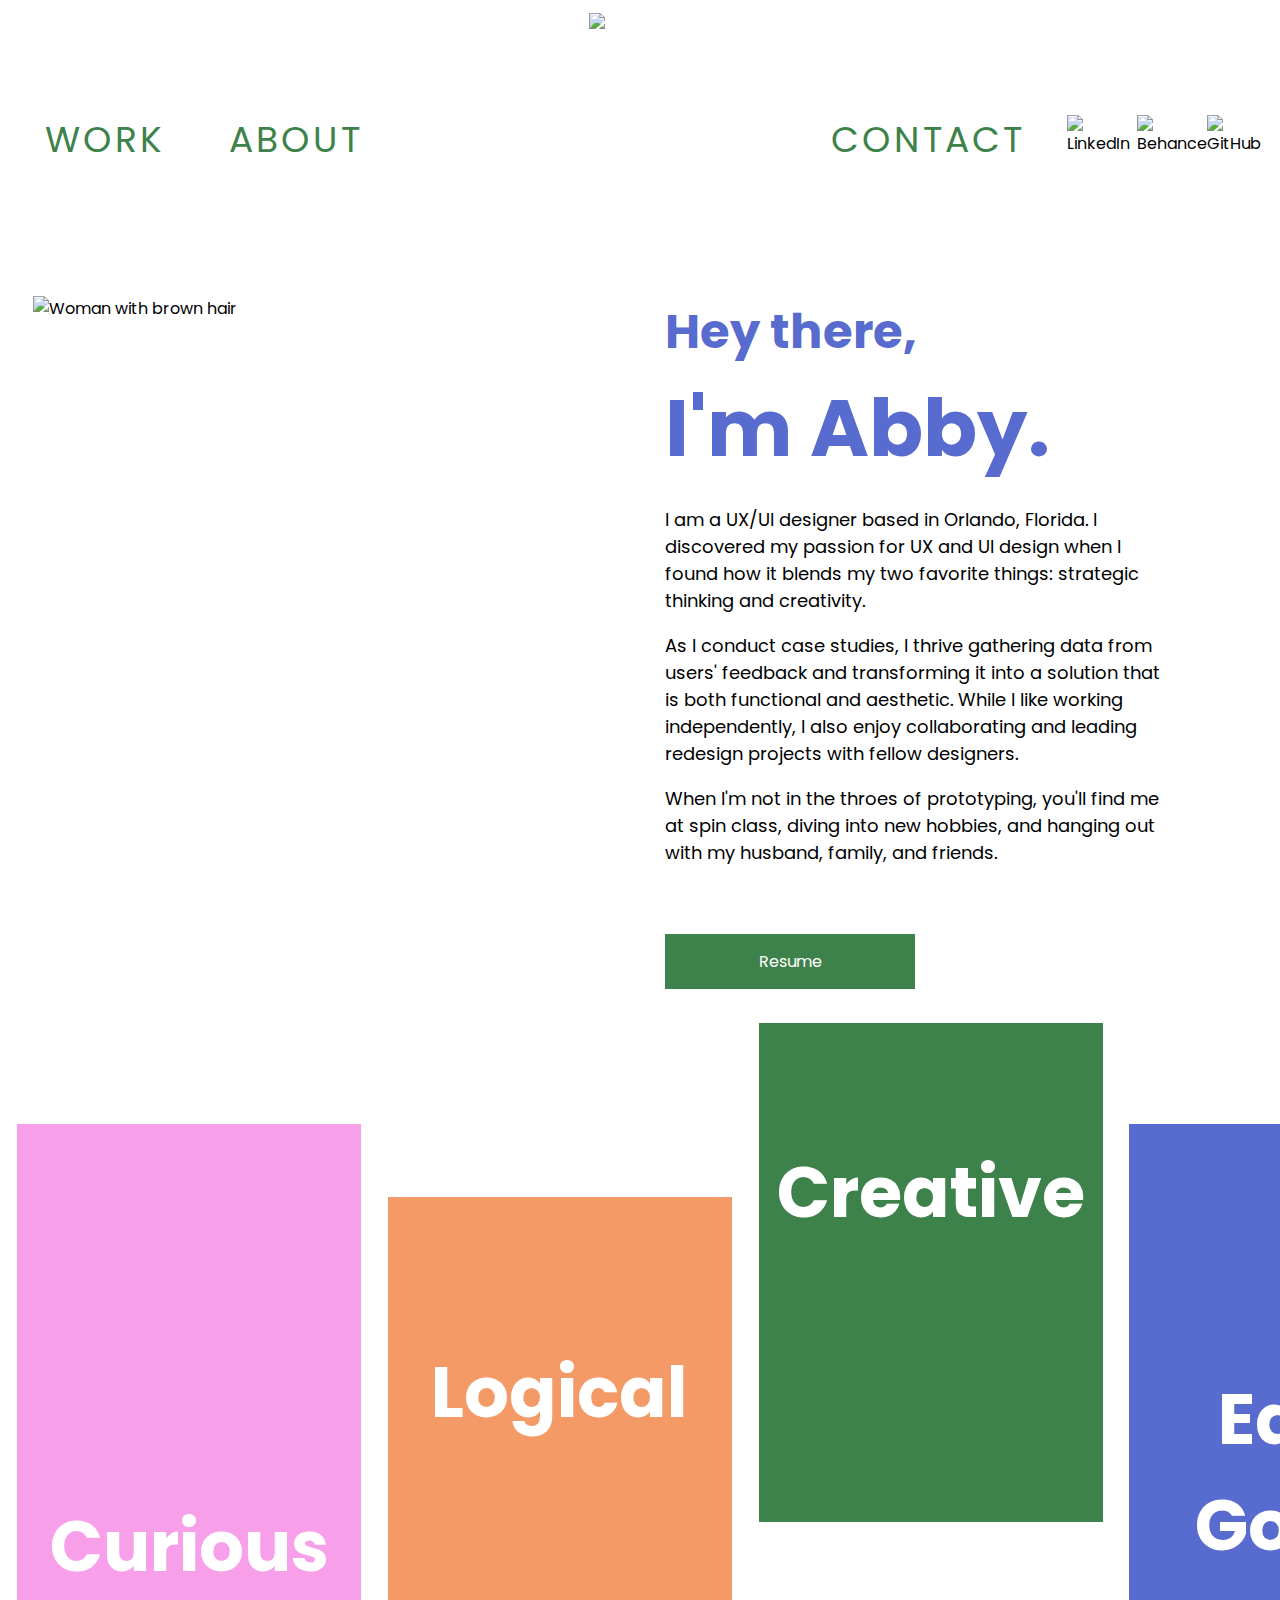
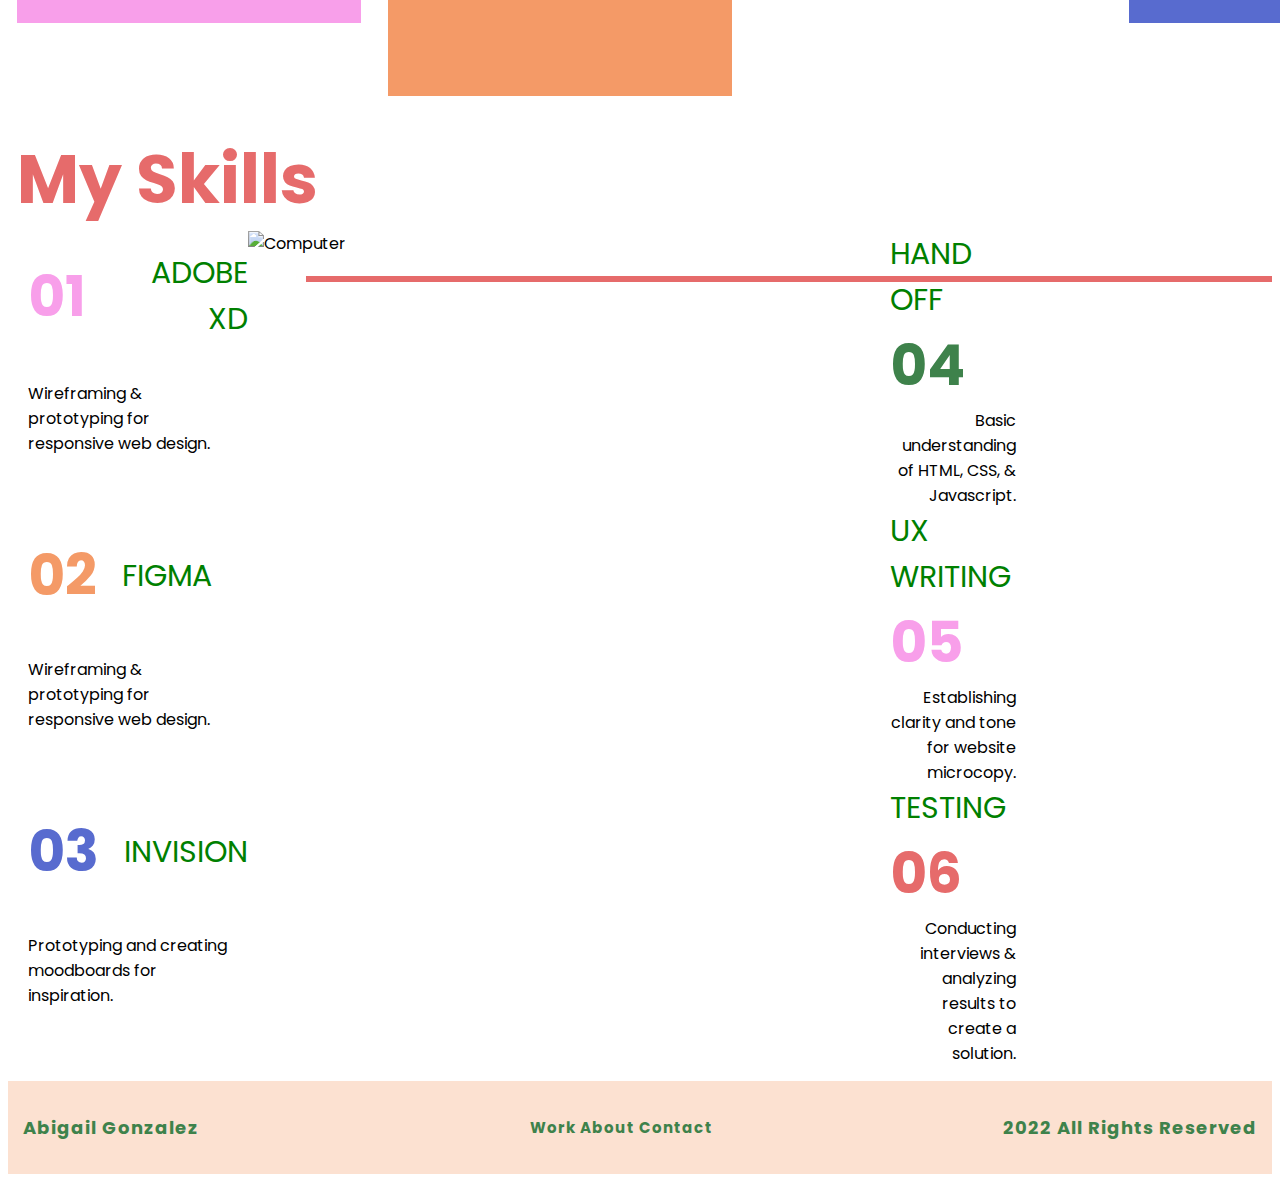
==== About/index.html @ 7b79fb66 "Changed stuff" ====
<!DOCTYPE html>
<html>
    <head>
        <link href="css/style.css" rel="stylesheet" />
        <link rel="stylesheet" href="https://fonts.googleapis.com/css2?family=Poppins:wght@400;700&display=swap">
<style>
body {
  font-family: "Poppins", sans-serif;
}
</style>
    </head>
    <body>
      <nav>
        <div class="nav-item"> WORK </div>
        <div class="nav-item"> ABOUT </div>
        <div class= "Main-Logo">
          <img src= "images/Logo 1.png">
          </div>
        <div class="nav-item"> CONTACT </div>
        <div class= "nav-item-mobile">
          <img src = "images/menu-hamburger.png">
        </div>
        <div class= "social-logo">
          <img src="images/LinkedIn.png" alt="LinkedIn">
        </div>
          <div class= "social-logo">
          <img src="images/Behance.png" alt= "Behance">
        </div>
        <div class= "social-logo">
          <img src="images/GitHub.png" alt= "GitHub">
          </div>
     </nav>
     <header>
     <section id="section-1">
         <div class="profilepic">
           <img src="images/Profilepic.png" alt="Woman with brown hair" width="90%" height= "auto" >
           <div class= "textbox">
         <h1> Hey there,</h1>
         <br>
         <h2> I'm Abby.</h2>
         <p> I am a UX/UI designer based in Orlando, Florida. I discovered my passion for UX and UI design when I found how it blends my two favorite things: strategic thinking and creativity. </p>
         <p> As I conduct case studies, I thrive gathering data from users' feedback and transforming it into a solution that is both functional and aesthetic. While I like working independently, I also enjoy collaborating and leading redesign projects with fellow designers. </p>
         <p> When I'm not in the throes of prototyping, you'll find me at spin class, diving into new hobbies, and hanging out with my husband, family, and friends. </p>
         <br>  <br>
        <button class= "Resume"> Resume </button>
         </div>
      </div>
     </section>
    </header>
     <section id="section-2">
      <div class="gridContainer">
      <div class="rectangle Bubblegum"> 
        <h3> Curious </h3>
      </div>
      <div class="rectangle Tangerine">
        <h4> Logical </h4>
      </div>
      <div class="rectangle Amazon">
        <h5> Creative </h5>
      </div>
      <div class="rectangle HanBlue">
        <h6> Easy Going </h6>
      </div>
     </section>
     <section id="section-3">
       <div class = "textheader">
       <h7> My Skills </h7>
       <hr class= "lineStyle">
      </div>
      <div class= "maingroup">
      <div class = "group-1">
        <div class= "skills-2">
        <h8 class= "pink"> 01</h8>
        <p5>ADOBE XD</p5>
      </div>
        <p2> Wireframing & prototyping 
          for responsive web design.</p2>
      <div class= "skills-2">
            <h8 class= "orange"> 02</h8>
            <p5>FIGMA</p5>
      </div>
        <p2> Wireframing & prototyping 
          for responsive web design. </p2>
      <div class= "skills-2">
            <h8 class= "blue"> 03</h8>
            <p5>INVISION</p5> 
      </div>
        <p2> Prototyping and creating
          moodboards for inspiration. </p2>
      </div>
      <div class = "group-2">
        <img src="images/My Skills.png" width= "642px" height= "642px" alt="Computer">
      </div>
      <div class= "group-3">
        <div class= "skills-1">
          <div class= "green"><p4>HAND OFF</p4>
        <h9> 04</h9>
        </div>
      </div>
        <p3> Basic understanding of HTML, CSS, & Javascript.</p3>
        <div class = "skills-1">
        <div class= "pink"><p4> UX WRITING</p4>
          <h9>05</h9>
        </div>
          </div>
        <p3>Establishing clarity and tone
          for website microcopy.</p3>
          <div class = "skills-1">
            <div class = "red"><p4> TESTING</p4>
        <h9> 06</h9>
      </div>
    </div>
        <p3>Conducting interviews &
          analyzing results to create a solution.</p3>
  </div>
     </section>
     <footer>
      <div class="footerContainer">
          <p> Abigail Gonzalez </p>
              <ul class="inline-block">
                      <li>Work</li>
                      <li>About</li>
                      <li>Contact</li>
                    </ul>
            <p> 2022 All Rights Reserved</p>
          </div>
      </div>
  </footer>
  </body>
</html>
---- About/css/style.css ----
nav {
    display: flex;
    padding: 5px;
    align-items: center;
    justify-content: center;
}
header {
    width: 100%;
    padding: 25px;
}

.nav-item {
    font-family:'Poppins', 'Arial', sans-serif;
    font-size: 36px;
    color: #3E824B;
    letter-spacing: 3px;
    padding: 16px 32px;
    align-items: center;
}
.nav-item:hover{
    font-weight: bold;
}
.nav-item-mobile {
    display: none;
    background-image: ()
}

.inline-block {
    display: inline-block;
    vertical-align: top;
}
    
.Main-Logo {
    display: flex;
    width: 450px;
    height: 253px;
    justify-content: center;
}

ul li { 
    display: inline;
    width: 50%;
    margin-left: auto;
    list-style-type: none;
}
.social-logo {
    display: flex;
    width: 50px;
    height: 50px;
    padding: 10px;
}
#section-1 {
    display: inline-block;
    max-height: 729px;
}
.profilepic {
   display: grid;
   grid-template-columns: 1fr 1fr;
}
.textbox{
    width: 80%;
}
h1 {
    display: inline;
    font-family: 'Poppins', 'Arial', sans-serif;
    font-size: 48px;
    font-weight: bold;
    color: #586BCF;
    align-items: flex-start;
    justify-content: flex-start;
}
h2 {
    display: inline;
    font-family: 'Poppins', 'Arial', sans-serif;
    font-size: 80px;
    font-weight: bold;
    color: #586BCF;
    margin-top: 0px;
}
h3 {
    display: flex;
    justify-content: center;
    padding: 300px 0;
    font-size: 70px;
    font-weight: bold;
}
h4 {
    display: flex;
    justify-content: center;
    padding: 50px 0;
    font-size: 70px;
    font-weight: bold;
}
h5 {
    display: flex;
    justify-content: center;
    font-size: 70px;
    font-weight: bold;
}
h6 {
    display: flex;
    justify-content: center;
    padding: 80px 0;
    font-size: 70px;
    font-weight: bold;
}

h7 {
    display: inline;
    font-family: 'Poppins', 'Arial', sans-serif;
    font-size: 68px;
    font-weight: bold;
    color: #E66B6B;
}
p {
    font-family: 'Poppins', 'Arial', sans-serif;
    font-size: 18px;
}
button {
    background-color: #3E824B;
    color: white;
    font-family: 'Poppins', sans-serif;
    font-size: 16px;
    border: none;
    padding: 15px 32px;
    transition: 1s ease;
    width: 250px;
}
button:hover {
    background-color: #F89FEA;
    color:white;
    font-size: 20px;
}
#section-2 {
    display: inline-block;
    max-height: 600px;
}
.gridContainer {
    display: inline-grid;
    grid-template-columns: 25% 25% 25% 25%;
    grid-gap: 5px;
    justify-content: space-around;
    color: white;
    font-size: 68px;
    font-family: 'Poppins', 'Arial', sans-serif;
    font-weight: bold;
 }
 .rectangle {
    height: 499px;
    width: 344px;
    margin: 9px;
    text-align: center;
 }

 .Bubblegum {
    background-color: #F89FEA;
    margin-top: 30%;
  }
  .Tangerine {
    background-color: #F49A67;
    margin-top: 50%;
  }
  .Amazon {
    background-color: #3E824B;
}
 .HanBlue {
    background-color: #586BCF;
    margin-top: 30%;
  }
  .Amazon {
      background-color: #3E824B;
  }
  #section-3 {
      display: inline-block;
  }
  .textheader {
      margin-top: 115px;
      margin-left: 9px;
  }
  .lineStyle {
      width: 77%;
      float: right;
      height: 6px;
      background-color: #E66B6B;
      border:none;
      margin-top: 45px;

  }
  .maingroup {
      display: grid;
      grid-template-columns: 1fr 1fr 1fr;
  }
  .group-1 {
      display: grid;
      grid-template-rows: 1fr, 1fr, 1fr;
  }
  h8 {
      font-family: "Poppins", "Arial", sans-serif;
      font-size: 56px;
      font-weight: bold;
      padding-left: 20px;
  }
  p2 {
      padding: 20px;
  }
  .pink {
      color: #F89FEA;
  }
  .orange {
      color: #F49A67;
  }
  .blue {
      color: #586BCF;
  }
  .green {
      color: #3E824B;
  }
  .red {
      color: #E66B6B;
  }

  .group-2 {
      display: grid;
      grid-template-rows: 1fr;
  }
  .group-3 {
      display: grid;
  }

.skills-1 {
      display: flex;
      justify-content: flex-end;
}
.skills-2 {
    display: flex;
    justify-content: flex-start;
    align-items: center;
}
  h9 {
    font-family: "Poppins", "Arial", sans-serif;
    font-size: 56px;
    font-weight: bold;
    padding-right: 20px;
}
p3 {
    text-align: right;
    padding-right: 20px;
}
p4 {
    text-align: left;
    font-size: 30px;
    color: green;
    padding-right: 25px;
}
p5 {
    text-align: right;
    font-size: 30px;
    color: green;
    padding-left: 25px;
}
.footerContainer {
    display: flex;
    align-items: center;
    justify-content: space-between;
    background-color: rgba(244, 154, 103, .3);
    padding: 15px;
    margin-top: 15px;
    font-family: 'Poppins', 'Arial', sans-serif;
    font-size: 15px;
    font-weight: bold;
    letter-spacing: 1px;
    color: #3E824B;
}
@media only screen and (max-width: 600px) {
    .nav-item {
        display: none;
    }
    .nav-item-mobile {
        display: block;
    }
    .social-logo {
        display: none;
    }
    .Main-Logo {
        display: flex;
        justify-content: flex-start;
    }
    .profilepic {
        display: inline-block;
        width: 100%;
        height: 100%;
    }
    #section-2 {
        display: flex;
        max-height: none;
        justify-content: center;
    }
    .gridContainer{
        grid-template-columns: 1fr;
        grid-gap: 1px;
    }
    .rectangle {
    height: 499px;
    width: 500px;
    }
    .Bubblegum{
    margin-top: 15px;
    }
    .Tangerine {
    margin-top: 0px;
    }
    .HanBlue {
        margin-top: 0px;
    }
    h3 {
        padding: 120px;
    }
    h4 {
        padding: 100px;
    }
    h5 {
        padding: 85px;
    }
    h6 {
        padding: 25px 0;
    }
    .textheader {
        margin-top: 50px;
        margin-bottom: 25px;
    }
    .lineStyle {
        display: none;
    }
    .maingroup {
        display: grid;
        grid-template-columns: 1fr;
    }
    .group-2 {
        display: flex;
        width: 600px;
    }
    .footerContainer {
        text-align: center;
        margin-top: 35px;
    }
}
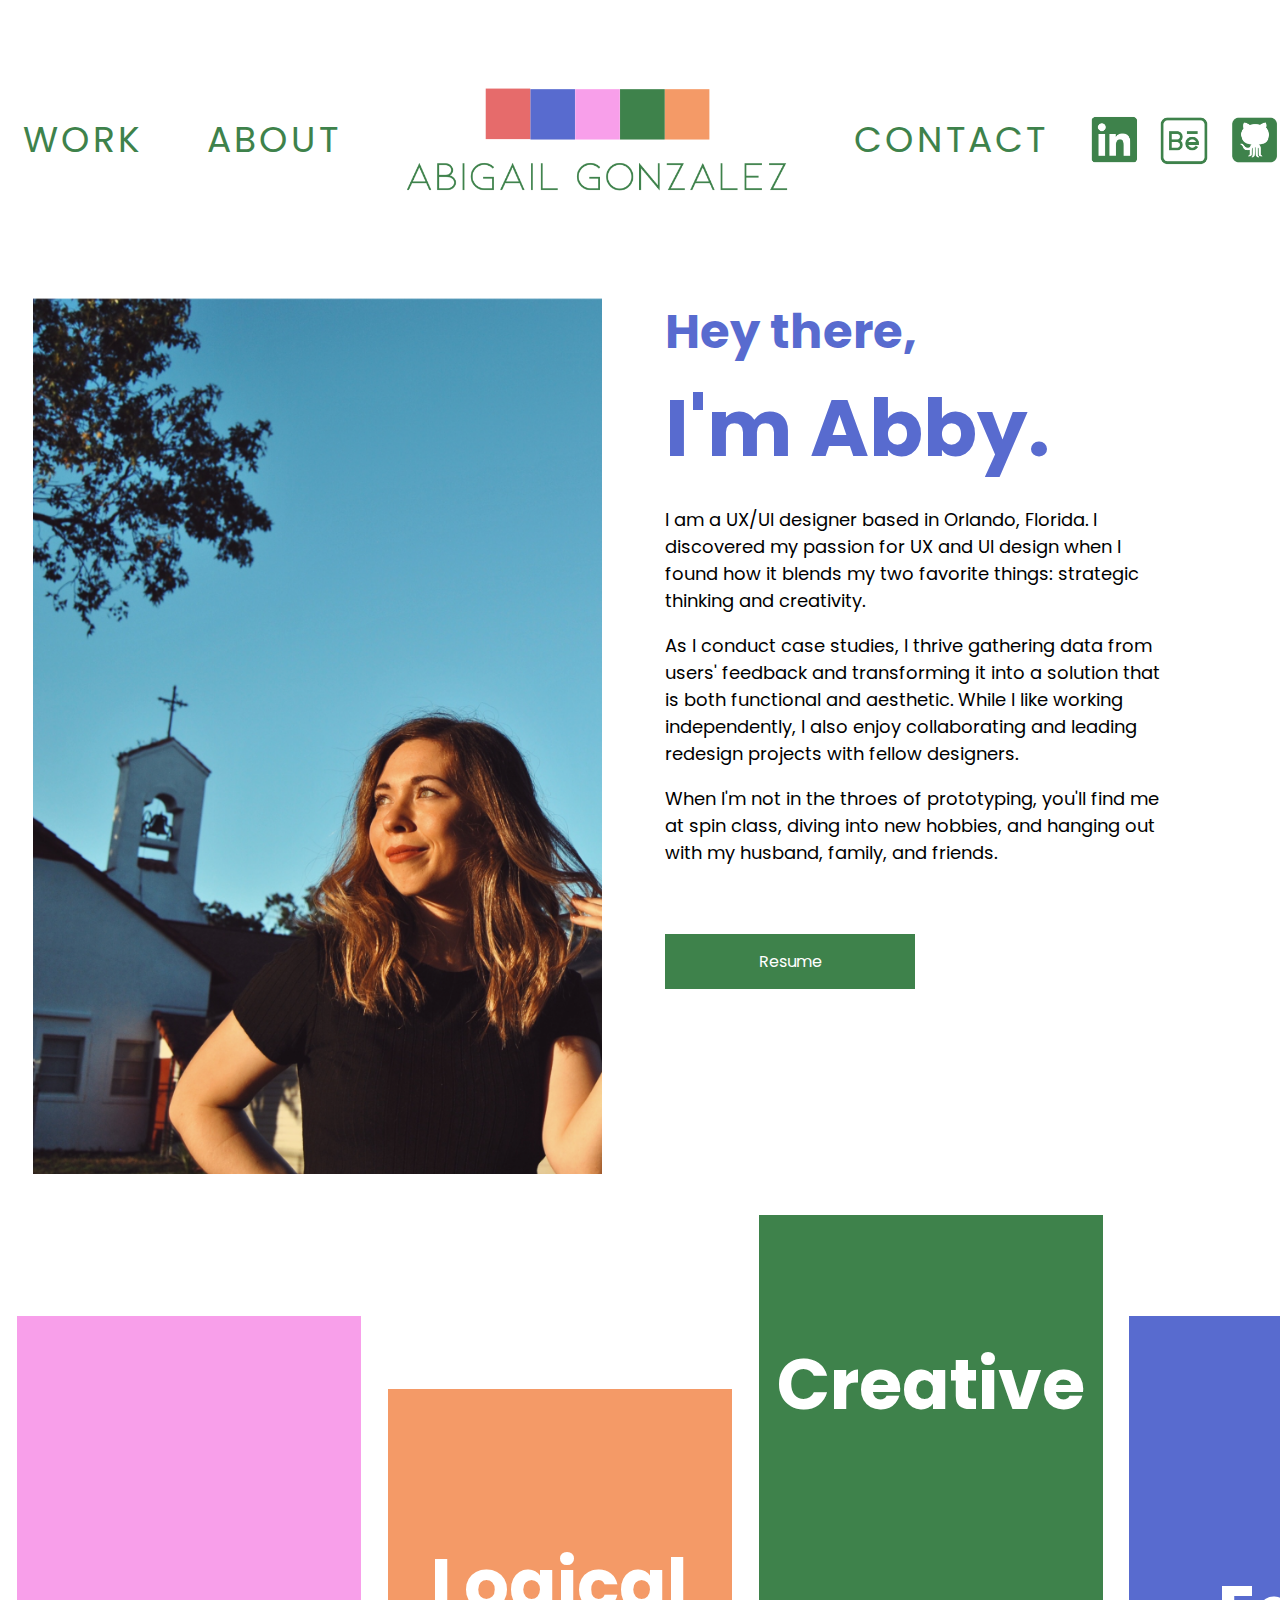
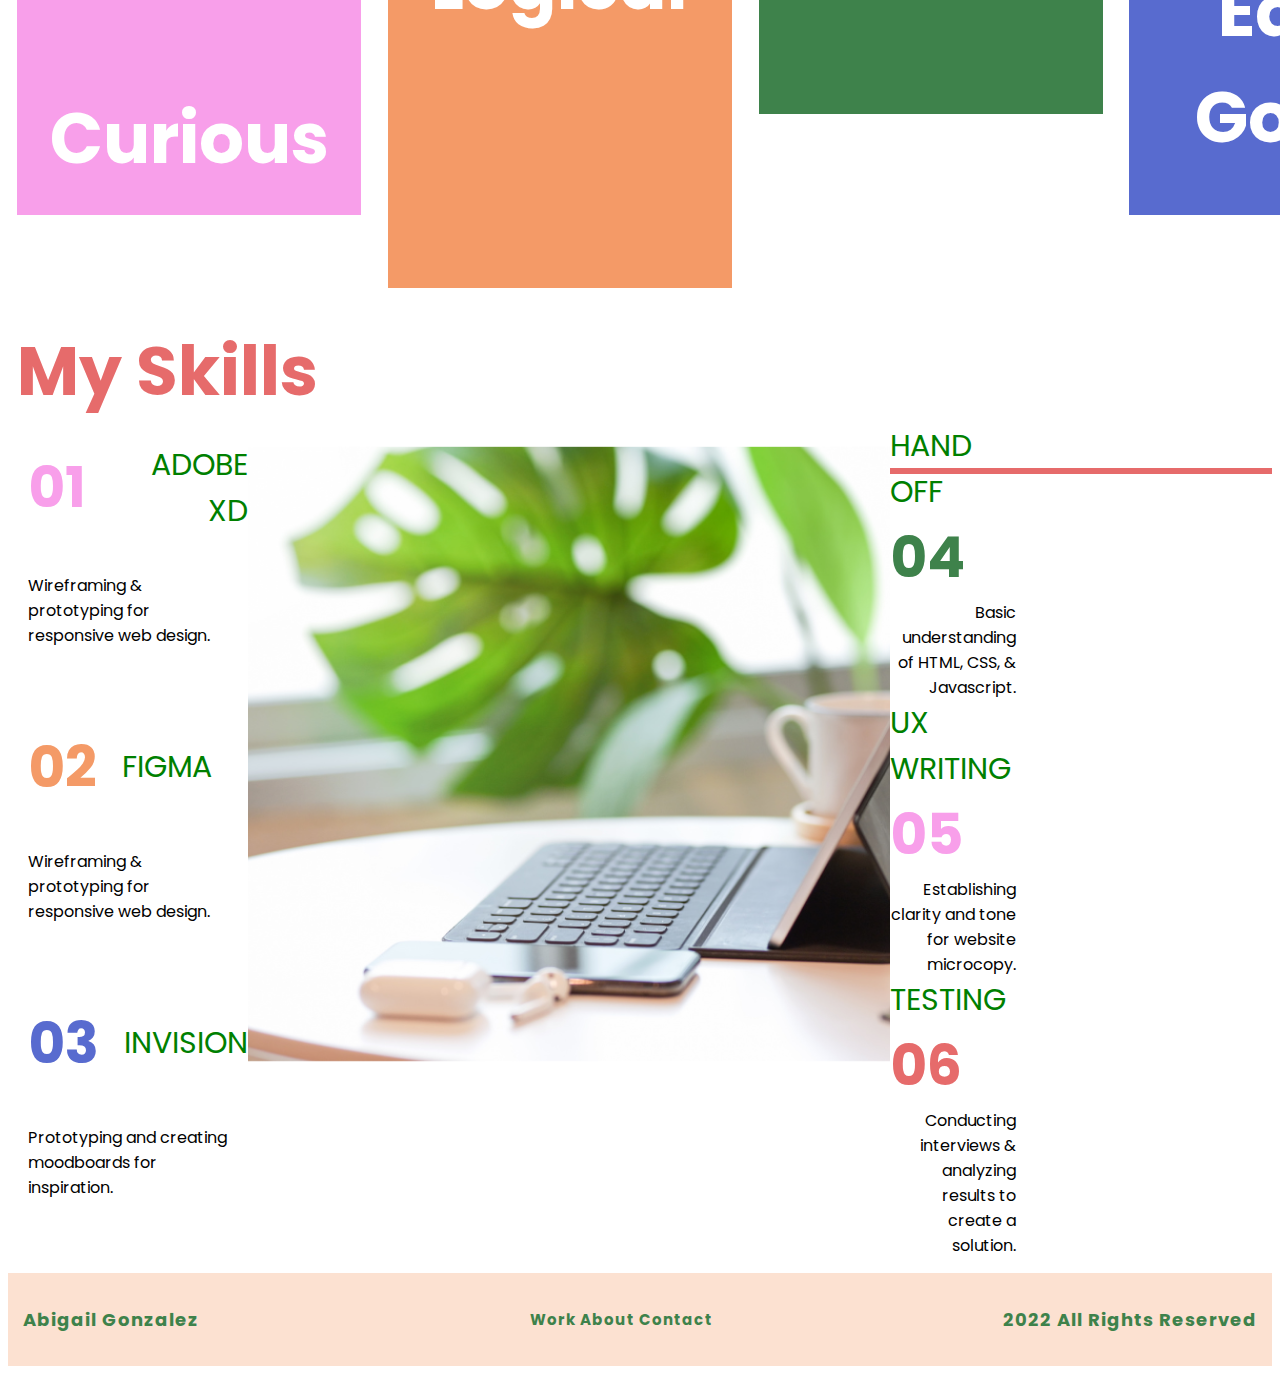
==== commit 18dcb7d0: "Changes" ====
--- a/About/index.html
+++ b/About/index.html
@@ -33,7 +33,7 @@
      <header>
      <section id="section-1">
          <div class="profilepic">
-           <img src="images/Profilepic.png" alt="Woman with brown hair" width="90%" height= "auto" >
+           <img src="images/About Me profile pic.png" alt="Woman with brown hair" width="90%" height= "auto" >
            <div class= "textbox">
          <h1> Hey there,</h1>
          <br>
--- a/About/css/style.css
+++ b/About/css/style.css
@@ -271,6 +271,7 @@
     letter-spacing: 1px;
     color: #3E824B;
 }
+
 @media only screen and (max-width: 600px) {
     .nav-item {
         display: none;
